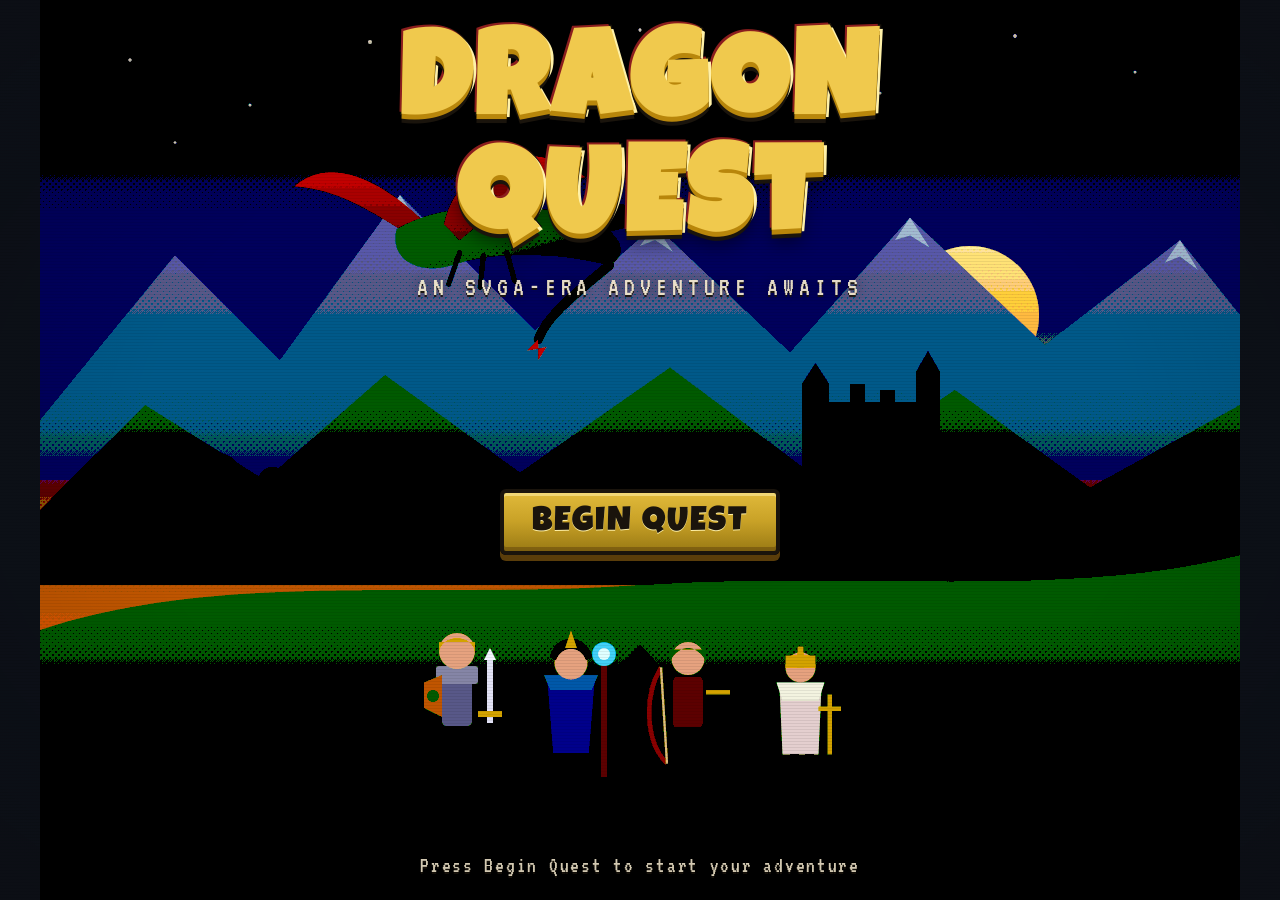
==== index.html @ 0e40996d "Add SVGA-style Dragon Quest landing page Create a full-viewport 1990s RPG title screen with medieval" ====
<!DOCTYPE html>
<html lang="en">
  <head>
    <meta charset="UTF-8" />
    <meta name="viewport" content="width=device-width, initial-scale=1.0" />
    <title>Dragon Quest</title>
    <link rel="preconnect" href="https://fonts.googleapis.com" />
    <link rel="preconnect" href="https://fonts.gstatic.com" crossorigin />
    <link
      href="https://fonts.googleapis.com/css2?family=Luckiest+Guy&family=VT323&display=swap"
      rel="stylesheet"
    />
    <link rel="stylesheet" href="styles.css" />
  </head>
  <body>
    <main class="title-screen" aria-label="Dragon Quest title screen">
      <div class="scene" aria-hidden="true">
        <svg
          class="scene-art"
          viewBox="0 0 800 600"
          xmlns="http://www.w3.org/2000/svg"
          role="img"
        >
          <defs>
            <linearGradient id="skyGrad" x1="0" y1="0" x2="0" y2="1">
              <stop offset="0%" stop-color="#1a2744" />
              <stop offset="42%" stop-color="#3d4f7a" />
              <stop offset="68%" stop-color="#c46b3a" />
              <stop offset="100%" stop-color="#f0c27a" />
            </linearGradient>
            <linearGradient id="sunGrad" x1="0" y1="0" x2="0" y2="1">
              <stop offset="0%" stop-color="#fff2b0" />
              <stop offset="100%" stop-color="#ff9a3c" />
            </linearGradient>
            <linearGradient id="farMount" x1="0" y1="0" x2="0" y2="1">
              <stop offset="0%" stop-color="#6b7fa8" />
              <stop offset="100%" stop-color="#4a5a7a" />
            </linearGradient>
            <linearGradient id="midMount" x1="0" y1="0" x2="0" y2="1">
              <stop offset="0%" stop-color="#4e6a4a" />
              <stop offset="55%" stop-color="#3a5238" />
              <stop offset="100%" stop-color="#2a3a28" />
            </linearGradient>
            <linearGradient id="nearHill" x1="0" y1="0" x2="0" y2="1">
              <stop offset="0%" stop-color="#3f6b32" />
              <stop offset="100%" stop-color="#243f1d" />
            </linearGradient>
            <linearGradient id="dragonBody" x1="0" y1="0" x2="1" y2="1">
              <stop offset="0%" stop-color="#2f7a4a" />
              <stop offset="100%" stop-color="#1a4d2e" />
            </linearGradient>
            <linearGradient id="wingGrad" x1="0" y1="0" x2="0" y2="1">
              <stop offset="0%" stop-color="#c4543a" />
              <stop offset="100%" stop-color="#7a2a1e" />
            </linearGradient>
            <filter id="pixelSoft" x="-2%" y="-2%" width="104%" height="104%">
              <feComponentTransfer>
                <feFuncR type="discrete" tableValues="0 0.12 0.25 0.38 0.5 0.62 0.75 0.88 1" />
                <feFuncG type="discrete" tableValues="0 0.12 0.25 0.38 0.5 0.62 0.75 0.88 1" />
                <feFuncB type="discrete" tableValues="0 0.12 0.25 0.38 0.5 0.62 0.75 0.88 1" />
              </feComponentTransfer>
            </filter>
            <pattern id="dither" width="4" height="4" patternUnits="userSpaceOnUse">
              <rect width="4" height="4" fill="transparent" />
              <rect width="1" height="1" fill="rgba(0,0,0,0.12)" />
              <rect x="2" y="2" width="1" height="1" fill="rgba(0,0,0,0.12)" />
            </pattern>
          </defs>

          <!-- Sky -->
          <rect width="800" height="600" fill="url(#skyGrad)" />
          <g class="stars" fill="#f7ecd0" opacity="0.85">
            <circle cx="60" cy="40" r="1.2" />
            <circle cx="140" cy="70" r="1" />
            <circle cx="220" cy="28" r="1.4" />
            <circle cx="310" cy="55" r="1" />
            <circle cx="480" cy="35" r="1.2" />
            <circle cx="560" cy="62" r="1" />
            <circle cx="650" cy="24" r="1.3" />
            <circle cx="730" cy="48" r="1" />
            <circle cx="90" cy="95" r="0.9" />
            <circle cx="400" cy="20" r="1.1" />
          </g>
          <circle class="sun" cx="620" cy="210" r="46" fill="url(#sunGrad)" />
          <circle cx="620" cy="210" r="62" fill="#ffb35a" opacity="0.18" />

          <!-- Distant mountains -->
          <g class="mountains-far" fill="url(#farMount)">
            <path d="M0 280 L90 170 L160 240 L240 130 L330 220 L410 150 L500 235 L580 145 L670 230 L760 160 L800 210 L800 320 L0 320 Z" />
          </g>
          <g fill="#dfe8f5" opacity="0.55">
            <path d="M230 145 L240 130 L252 148 L240 142 Z" />
            <path d="M400 164 L410 150 L422 168 L410 160 Z" />
            <path d="M570 160 L580 145 L593 165 L580 157 Z" />
            <path d="M750 175 L760 160 L772 180 L760 171 Z" />
          </g>

          <!-- Mid mountains / forest ridges -->
          <g class="mountains-mid" fill="url(#midMount)">
            <path d="M0 340 L70 270 L150 320 L230 250 L320 315 L420 245 L520 320 L610 260 L700 325 L800 270 L800 390 L0 390 Z" />
          </g>
          <g fill="#1e2f1c" opacity="0.45">
            <ellipse cx="120" cy="330" rx="18" ry="28" />
            <ellipse cx="155" cy="335" rx="14" ry="24" />
            <ellipse cx="280" cy="325" rx="20" ry="30" />
            <ellipse cx="450" cy="330" rx="16" ry="26" />
            <ellipse cx="640" cy="328" rx="22" ry="32" />
            <ellipse cx="760" cy="335" rx="15" ry="25" />
          </g>

          <!-- Castle silhouette -->
          <g class="castle" fill="#2a3348" transform="translate(520,248)">
            <rect x="0" y="20" width="70" height="55" />
            <rect x="-12" y="8" width="18" height="67" />
            <rect x="64" y="0" width="16" height="75" />
            <polygon points="-12,8  -3,-6  6,8" />
            <polygon points="64,0  72,-14  80,0" />
            <rect x="20" y="8" width="10" height="20" />
            <rect x="40" y="12" width="10" height="16" />
            <rect x="28" y="42" width="14" height="18" fill="#1a2233" />
          </g>

          <!-- Soaring dragon -->
          <g class="dragon" transform="translate(180,95) scale(1.05)">
            <g class="dragon-soar">
              <path
                class="wing wing-back"
                d="M70 48 C40 20, 10 10, -10 28 C20 30, 40 45, 62 58 Z"
                fill="url(#wingGrad)"
              />
              <path
                d="M55 55 C80 40, 130 35, 175 48 C195 55, 205 70, 190 78 C160 70, 120 68, 90 78 C70 84, 50 75, 55 55 Z"
                fill="url(#dragonBody)"
              />
              <path
                d="M175 48 C190 35, 210 38, 218 50 C210 52, 195 55, 185 58 Z"
                fill="#245c38"
              />
              <circle cx="205" cy="48" r="2.2" fill="#f6e27a" />
              <path
                d="M190 78 C170 95, 150 110, 145 125"
                fill="none"
                stroke="#1a4d2e"
                stroke-width="6"
                stroke-linecap="round"
              />
              <path
                d="M145 125 L138 132 L150 130 L145 138"
                fill="#c4543a"
              />
              <path
                class="wing wing-front"
                d="M85 52 C95 10, 140 -5, 175 22 C140 28, 115 45, 95 62 Z"
                fill="url(#wingGrad)"
              />
              <path
                d="M95 70 L88 90 M110 72 L108 92 M125 70 L130 88"
                stroke="#163d26"
                stroke-width="3"
                stroke-linecap="round"
              />
            </g>
          </g>

          <!-- Foreground hill -->
          <path
            class="hill"
            d="M0 420 C120 380, 260 400, 400 390 C540 380, 680 400, 800 370 L800 600 L0 600 Z"
            fill="url(#nearHill)"
          />
          <rect width="800" height="600" fill="url(#dither)" opacity="0.35" />

          <!-- Path -->
          <path
            d="M300 600 C340 520, 360 470, 400 430 C440 470, 460 520, 500 600"
            fill="#6b5230"
            opacity="0.55"
          />

          <!-- Heroes party -->
          <g class="heroes" transform="translate(0,0)">
            <!-- Knight -->
            <g class="hero hero-knight" transform="translate(250,400)">
              <ellipse cx="28" cy="115" rx="22" ry="7" fill="#1a2a14" opacity="0.45" />
              <rect x="18" y="48" width="20" height="36" rx="3" fill="#6d7888" />
              <rect x="14" y="44" width="28" height="12" rx="2" fill="#8a95a5" />
              <circle cx="28" cy="34" r="12" fill="#e0b089" />
              <path d="M16 28 H40 V36 C40 22, 16 22, 16 36 Z" fill="#c9a227" />
              <rect x="20" y="84" width="8" height="24" fill="#3a4656" />
              <rect x="30" y="84" width="8" height="24" fill="#3a4656" />
              <rect x="16" y="106" width="14" height="6" fill="#2a2118" />
              <rect x="30" y="106" width="14" height="6" fill="#2a2118" />
              <g class="sword" transform="translate(48,40)">
                <rect x="0" y="0" width="4" height="42" fill="#d8dde6" />
                <rect x="-6" y="34" width="16" height="4" fill="#c9a227" />
                <polygon points="2,-8  -2,0  6,0" fill="#eef2f7" />
              </g>
              <path d="M6 55 L18 50 L18 78 L6 72 Z" fill="#b87333" />
              <circle cx="12" cy="64" r="4" fill="#2f7a4a" />
            </g>

            <!-- Mage -->
            <g class="hero hero-mage" transform="translate(330,412)">
              <ellipse cx="24" cy="108" rx="20" ry="6" fill="#1a2a14" opacity="0.45" />
              <path d="M8 40 L40 40 L36 90 L12 90 Z" fill="#2f4f8a" />
              <path d="M6 38 L42 38 L38 48 L10 48 Z" fill="#3d63a8" />
              <circle cx="24" cy="30" r="11" fill="#e0b089" />
              <path d="M10 26 C14 10, 34 10, 38 26 L34 28 C30 18, 18 18, 14 28 Z" fill="#1e2a44" />
              <polygon points="24,8 20,20 28,20" fill="#c9a227" />
              <rect x="16" y="90" width="7" height="18" fill="#2a2118" />
              <rect x="27" y="90" width="7" height="18" fill="#2a2118" />
              <g class="staff" transform="translate(44,18)">
                <rect x="0" y="10" width="4" height="78" fill="#6b4226" />
                <circle cx="2" cy="6" r="8" fill="#5ec8e6" />
                <circle cx="2" cy="6" r="4" fill="#dff7ff" />
              </g>
            </g>

            <!-- Archer -->
            <g class="hero hero-archer" transform="translate(410,405)">
              <ellipse cx="22" cy="112" rx="18" ry="6" fill="#1a2a14" opacity="0.45" />
              <rect x="12" y="46" width="20" height="34" rx="3" fill="#6b4a2a" />
              <circle cx="22" cy="34" r="11" fill="#e0b089" />
              <path d="M10 28 H34 V36 C28 24, 16 24, 10 36 Z" fill="#3f6b32" />
              <rect x="14" y="80" width="7" height="24" fill="#3a2a18" />
              <rect x="24" y="80" width="7" height="24" fill="#3a2a18" />
              <rect x="11" y="102" width="12" height="5" fill="#2a2118" />
              <rect x="23" y="102" width="12" height="5" fill="#2a2118" />
              <path
                d="M4 40 C-8 60, -6 90, 8 104"
                fill="none"
                stroke="#8b5a2b"
                stroke-width="3"
              />
              <line x1="4" y1="40" x2="8" y2="104" stroke="#d8c39a" stroke-width="1.5" />
              <rect x="34" y="55" width="16" height="3" fill="#c9a227" />
            </g>

            <!-- Cleric -->
            <g class="hero hero-cleric" transform="translate(485,415)">
              <ellipse cx="22" cy="105" rx="18" ry="6" fill="#1a2a14" opacity="0.45" />
              <path d="M8 42 L36 42 L34 88 L10 88 Z" fill="#d9d2c5" />
              <path d="M6 40 L38 40 L34 52 L10 52 Z" fill="#f0ebe1" />
              <circle cx="22" cy="30" r="10" fill="#e0b089" />
              <path d="M12 22 H32 V30 H12 Z" fill="#c9a227" />
              <rect x="20" y="16" width="4" height="14" fill="#c9a227" />
              <rect x="15" y="88" width="6" height="16" fill="#2a2118" />
              <rect x="25" y="88" width="6" height="16" fill="#2a2118" />
              <g transform="translate(40,48)">
                <rect x="0" y="0" width="3" height="40" fill="#c9a227" />
                <rect x="-6" y="8" width="15" height="3" fill="#c9a227" />
              </g>
            </g>
          </g>
        </svg>
      </div>

      <div class="scanlines" aria-hidden="true"></div>

      <header class="brand">
        <h1 class="logo" aria-label="Dragon Quest">
          <span class="logo-line">Dragon</span>
          <span class="logo-line">Quest</span>
        </h1>
        <p class="tagline">An SVGA-era adventure awaits</p>
      </header>

      <div class="cta-wrap">
        <button type="button" class="begin-btn" id="beginQuest">
          <span class="begin-btn__label">Begin Quest</span>
        </button>
      </div>

      <p class="hint" id="statusHint">Press Begin Quest to start your adventure</p>
    </main>

    <script src="main.js"></script>
  </body>
</html>
---- styles.css ----
:root {
  --sky-deep: #1a2744;
  --gold: #f0c94d;
  --gold-dark: #b8860b;
  --gold-edge: #fff1a8;
  --ink: #1a140c;
  --stone: #3a2f22;
  --panel: #2b2116;
  --cream: #f7ecd0;
  --btn-face: #c9a227;
  --btn-face-hover: #e0b93a;
  --btn-shadow: #5a3d0a;
  --crt-vignette: rgba(10, 8, 4, 0.35);
}

*,
*::before,
*::after {
  box-sizing: border-box;
}

html,
body {
  margin: 0;
  min-height: 100%;
  height: 100%;
}

body {
  font-family: "VT323", monospace;
  color: var(--cream);
  background: #0c1018;
  overflow: hidden;
}

.title-screen {
  position: relative;
  width: 100%;
  height: 100vh;
  height: 100dvh;
  overflow: hidden;
  isolation: isolate;
}

.scene {
  position: absolute;
  inset: 0;
  z-index: 0;
}

.scene-art {
  width: 100%;
  height: 100%;
  display: block;
  object-fit: cover;
  filter: url(#pixelSoft) contrast(1.05) saturate(1.1);
  image-rendering: auto;
}

.scanlines {
  pointer-events: none;
  position: absolute;
  inset: 0;
  z-index: 2;
  background:
    linear-gradient(rgba(0, 0, 0, 0.15) 50%, transparent 50%),
    radial-gradient(ellipse at center, transparent 55%, var(--crt-vignette) 100%);
  background-size: 100% 3px, 100% 100%;
  opacity: 0.45;
  mix-blend-mode: multiply;
}

.brand {
  position: absolute;
  top: clamp(1.25rem, 4vh, 2.75rem);
  left: 0;
  right: 0;
  z-index: 3;
  text-align: center;
  pointer-events: none;
}

.logo {
  margin: 0;
  display: flex;
  flex-direction: column;
  align-items: center;
  gap: 0.05em;
  font-family: "Luckiest Guy", "Comic Sans MS", cursive;
  font-size: clamp(3.4rem, 12vw, 7.5rem);
  line-height: 0.92;
  letter-spacing: 0.04em;
  color: var(--gold);
  text-transform: uppercase;
  -webkit-text-stroke: 3px var(--ink);
  paint-order: stroke fill;
  text-shadow:
    0 5px 0 var(--gold-dark),
    0 9px 0 var(--ink),
    3px 3px 0 var(--gold-edge),
    -2px -2px 0 #8b1e1e,
    0 14px 18px rgba(0, 0, 0, 0.45);
  animation: logo-bob 3.2s ease-in-out infinite;
}

.logo-line {
  display: block;
}

.tagline {
  margin: 0.65rem 0 0;
  font-size: clamp(1.15rem, 3.2vw, 1.7rem);
  letter-spacing: 0.18em;
  text-transform: uppercase;
  color: var(--cream);
  text-shadow: 0 2px 0 var(--ink), 0 0 12px rgba(0, 0, 0, 0.5);
  opacity: 0.92;
}

.cta-wrap {
  position: absolute;
  inset: 0;
  z-index: 4;
  display: grid;
  place-items: center;
  pointer-events: none;
}

.begin-btn {
  pointer-events: auto;
  appearance: none;
  border: 4px solid var(--ink);
  border-radius: 6px;
  min-width: min(72vw, 280px);
  padding: 0.85rem 1.6rem 0.7rem;
  background:
    linear-gradient(180deg, var(--btn-face-hover) 0%, var(--btn-face) 48%, #9a7a14 100%);
  box-shadow:
    inset 0 3px 0 rgba(255, 241, 168, 0.55),
    inset 0 -4px 0 rgba(90, 61, 10, 0.45),
    0 6px 0 var(--btn-shadow),
    0 12px 20px rgba(0, 0, 0, 0.35);
  color: var(--ink);
  font-family: "Luckiest Guy", "Comic Sans MS", cursive;
  font-size: clamp(1.55rem, 4.5vw, 2.15rem);
  letter-spacing: 0.06em;
  text-transform: uppercase;
  cursor: pointer;
  transform: translateY(8vh);
  transition: transform 120ms ease, filter 120ms ease, box-shadow 120ms ease;
  animation: btn-pulse 2.4s ease-in-out infinite;
}

.begin-btn__label {
  display: inline-block;
  text-shadow: 0 1px 0 var(--gold-edge);
}

.begin-btn:hover,
.begin-btn:focus-visible {
  filter: brightness(1.08);
  transform: translateY(calc(8vh - 2px));
  box-shadow:
    inset 0 3px 0 rgba(255, 241, 168, 0.65),
    inset 0 -4px 0 rgba(90, 61, 10, 0.4),
    0 8px 0 var(--btn-shadow),
    0 14px 24px rgba(0, 0, 0, 0.4);
  outline: none;
}

.begin-btn:active {
  transform: translateY(calc(8vh + 4px));
  box-shadow:
    inset 0 3px 0 rgba(90, 61, 10, 0.35),
    0 2px 0 var(--btn-shadow),
    0 6px 12px rgba(0, 0, 0, 0.3);
  animation: none;
}

.begin-btn.is-starting {
  animation: btn-flash 0.55s steps(2, end) 3;
}

.hint {
  position: absolute;
  left: 0;
  right: 0;
  bottom: clamp(0.75rem, 3vh, 1.5rem);
  z-index: 4;
  margin: 0;
  text-align: center;
  font-size: clamp(1rem, 2.8vw, 1.35rem);
  letter-spacing: 0.08em;
  color: var(--cream);
  text-shadow: 0 2px 0 var(--ink);
  opacity: 0.85;
}

/* Motion */
.dragon-soar {
  transform-origin: 120px 60px;
  animation: dragon-fly 7s ease-in-out infinite;
}

.wing-front,
.wing-back {
  transform-box: fill-box;
  transform-origin: right center;
  animation: wing-flap 1.1s ease-in-out infinite;
}

.wing-back {
  transform-origin: left center;
  animation-duration: 1.15s;
  animation-delay: -0.08s;
}

.hero-knight {
  animation: hero-idle 2.6s ease-in-out infinite;
}

.hero-mage {
  animation: hero-idle 2.8s ease-in-out infinite 0.2s;
}

.hero-archer {
  animation: hero-idle 2.5s ease-in-out infinite 0.35s;
}

.hero-cleric {
  animation: hero-idle 2.9s ease-in-out infinite 0.5s;
}

.staff circle:first-of-type {
  animation: staff-glow 1.8s ease-in-out infinite;
}

.stars circle:nth-child(odd) {
  animation: twinkle 2.8s ease-in-out infinite;
}

.stars circle:nth-child(even) {
  animation: twinkle 3.4s ease-in-out infinite 0.7s;
}

@keyframes dragon-fly {
  0%,
  100% {
    transform: translate(0, 0) rotate(-2deg);
  }
  50% {
    transform: translate(36px, -18px) rotate(3deg);
  }
}

@keyframes wing-flap {
  0%,
  100% {
    transform: scaleY(1) rotate(0deg);
  }
  50% {
    transform: scaleY(0.72) rotate(-8deg);
  }
}

@keyframes hero-idle {
  0%,
  100% {
    transform: translateY(0);
  }
  50% {
    transform: translateY(-4px);
  }
}

@keyframes staff-glow {
  0%,
  100% {
    fill: #5ec8e6;
  }
  50% {
    fill: #b8f3ff;
  }
}

@keyframes twinkle {
  0%,
  100% {
    opacity: 0.35;
  }
  50% {
    opacity: 1;
  }
}

@keyframes logo-bob {
  0%,
  100% {
    transform: translateY(0);
  }
  50% {
    transform: translateY(-6px);
  }
}

@keyframes btn-pulse {
  0%,
  100% {
    filter: brightness(1);
  }
  50% {
    filter: brightness(1.1);
  }
}

@keyframes btn-flash {
  from {
    filter: brightness(1);
  }
  to {
    filter: brightness(1.45);
  }
}

@media (max-width: 640px) {
  .logo {
    -webkit-text-stroke: 2px var(--ink);
    text-shadow:
      0 4px 0 var(--gold-dark),
      0 7px 0 var(--ink),
      2px 2px 0 var(--gold-edge),
      0 10px 14px rgba(0, 0, 0, 0.45);
  }

  .begin-btn {
    transform: translateY(12vh);
    border-width: 3px;
  }

  .begin-btn:hover,
  .begin-btn:focus-visible {
    transform: translateY(calc(12vh - 2px));
  }

  .begin-btn:active {
    transform: translateY(calc(12vh + 3px));
  }

  .tagline {
    letter-spacing: 0.12em;
    padding: 0 1rem;
  }
}

@media (prefers-reduced-motion: reduce) {
  .logo,
  .begin-btn,
  .dragon-soar,
  .wing-front,
  .wing-back,
  .hero-knight,
  .hero-mage,
  .hero-archer,
  .hero-cleric,
  .staff circle:first-of-type,
  .stars circle {
    animation: none !important;
  }
}
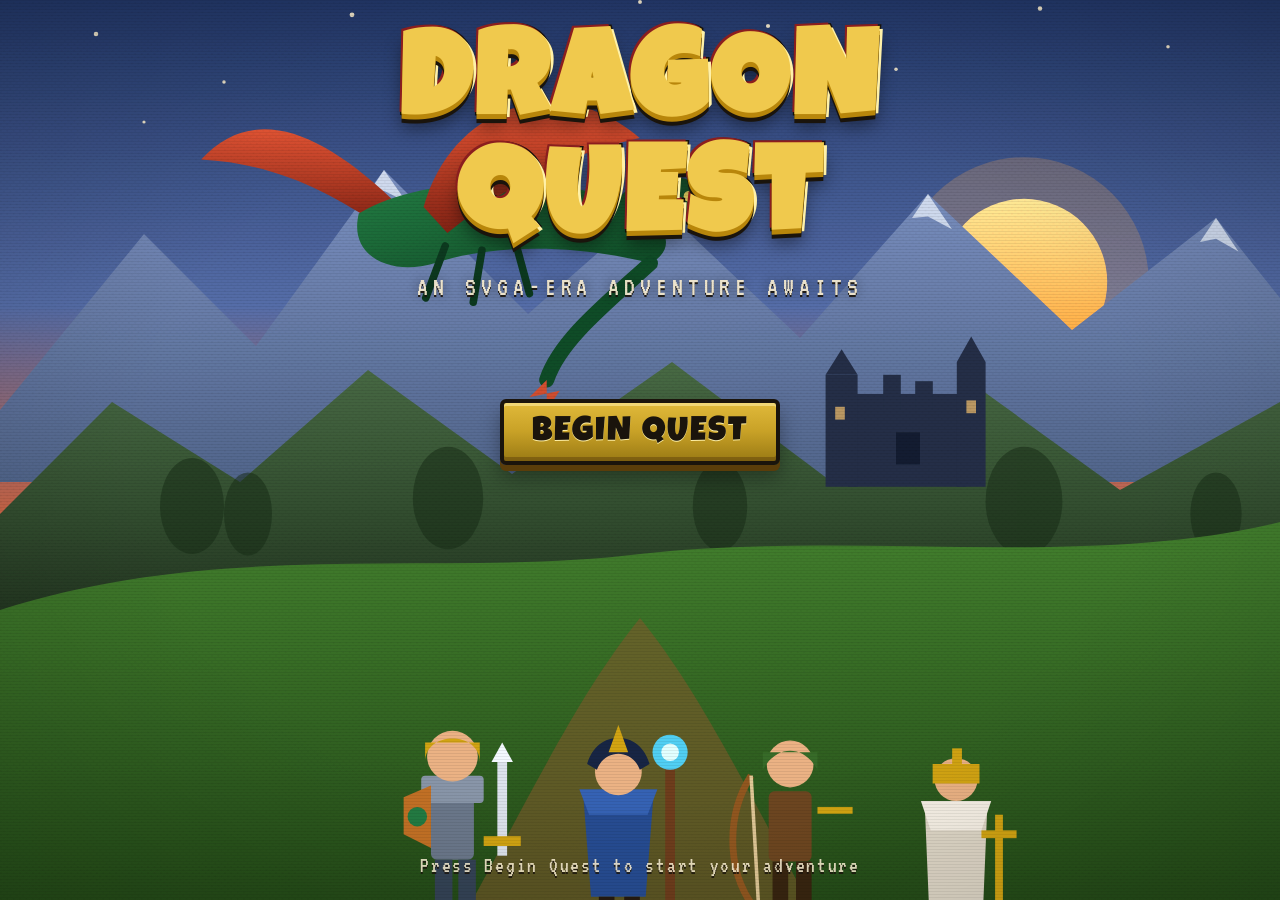
==== commit b40fc153: "Improve title scene readability and hero party prominence Enlarge the dragon and adventuring party, " ====
--- a/index.html
+++ b/index.html
@@ -18,23 +18,25 @@
         <svg
           class="scene-art"
           viewBox="0 0 800 600"
+          preserveAspectRatio="xMidYMid slice"
           xmlns="http://www.w3.org/2000/svg"
           role="img"
         >
           <defs>
             <linearGradient id="skyGrad" x1="0" y1="0" x2="0" y2="1">
-              <stop offset="0%" stop-color="#1a2744" />
-              <stop offset="42%" stop-color="#3d4f7a" />
-              <stop offset="68%" stop-color="#c46b3a" />
-              <stop offset="100%" stop-color="#f0c27a" />
+              <stop offset="0%" stop-color="#24365f" />
+              <stop offset="35%" stop-color="#5a6ea0" />
+              <stop offset="62%" stop-color="#d8673a" />
+              <stop offset="82%" stop-color="#e89a4a" />
+              <stop offset="100%" stop-color="#f6d48a" />
             </linearGradient>
             <linearGradient id="sunGrad" x1="0" y1="0" x2="0" y2="1">
               <stop offset="0%" stop-color="#fff2b0" />
               <stop offset="100%" stop-color="#ff9a3c" />
             </linearGradient>
             <linearGradient id="farMount" x1="0" y1="0" x2="0" y2="1">
-              <stop offset="0%" stop-color="#6b7fa8" />
-              <stop offset="100%" stop-color="#4a5a7a" />
+              <stop offset="0%" stop-color="#7d8fb8" />
+              <stop offset="100%" stop-color="#556686" />
             </linearGradient>
             <linearGradient id="midMount" x1="0" y1="0" x2="0" y2="1">
               <stop offset="0%" stop-color="#4e6a4a" />
@@ -42,90 +44,85 @@
               <stop offset="100%" stop-color="#2a3a28" />
             </linearGradient>
             <linearGradient id="nearHill" x1="0" y1="0" x2="0" y2="1">
-              <stop offset="0%" stop-color="#3f6b32" />
-              <stop offset="100%" stop-color="#243f1d" />
+              <stop offset="0%" stop-color="#4a7d38" />
+              <stop offset="100%" stop-color="#2a4a20" />
             </linearGradient>
             <linearGradient id="dragonBody" x1="0" y1="0" x2="1" y2="1">
               <stop offset="0%" stop-color="#2f7a4a" />
               <stop offset="100%" stop-color="#1a4d2e" />
             </linearGradient>
             <linearGradient id="wingGrad" x1="0" y1="0" x2="0" y2="1">
-              <stop offset="0%" stop-color="#c4543a" />
+              <stop offset="0%" stop-color="#d45a3e" />
               <stop offset="100%" stop-color="#7a2a1e" />
             </linearGradient>
-            <filter id="pixelSoft" x="-2%" y="-2%" width="104%" height="104%">
-              <feComponentTransfer>
-                <feFuncR type="discrete" tableValues="0 0.12 0.25 0.38 0.5 0.62 0.75 0.88 1" />
-                <feFuncG type="discrete" tableValues="0 0.12 0.25 0.38 0.5 0.62 0.75 0.88 1" />
-                <feFuncB type="discrete" tableValues="0 0.12 0.25 0.38 0.5 0.62 0.75 0.88 1" />
-              </feComponentTransfer>
-            </filter>
             <pattern id="dither" width="4" height="4" patternUnits="userSpaceOnUse">
               <rect width="4" height="4" fill="transparent" />
-              <rect width="1" height="1" fill="rgba(0,0,0,0.12)" />
-              <rect x="2" y="2" width="1" height="1" fill="rgba(0,0,0,0.12)" />
+              <rect width="1" height="1" fill="rgba(0,0,0,0.14)" />
+              <rect x="2" y="2" width="1" height="1" fill="rgba(0,0,0,0.14)" />
             </pattern>
           </defs>
 
           <!-- Sky -->
           <rect width="800" height="600" fill="url(#skyGrad)" />
-          <g class="stars" fill="#f7ecd0" opacity="0.85">
-            <circle cx="60" cy="40" r="1.2" />
-            <circle cx="140" cy="70" r="1" />
-            <circle cx="220" cy="28" r="1.4" />
-            <circle cx="310" cy="55" r="1" />
-            <circle cx="480" cy="35" r="1.2" />
-            <circle cx="560" cy="62" r="1" />
-            <circle cx="650" cy="24" r="1.3" />
-            <circle cx="730" cy="48" r="1" />
-            <circle cx="90" cy="95" r="0.9" />
-            <circle cx="400" cy="20" r="1.1" />
-          </g>
-          <circle class="sun" cx="620" cy="210" r="46" fill="url(#sunGrad)" />
-          <circle cx="620" cy="210" r="62" fill="#ffb35a" opacity="0.18" />
+          <g class="stars" fill="#f7ecd0" opacity="0.9">
+            <circle cx="60" cy="40" r="1.4" />
+            <circle cx="140" cy="70" r="1.1" />
+            <circle cx="220" cy="28" r="1.5" />
+            <circle cx="310" cy="55" r="1.1" />
+            <circle cx="480" cy="35" r="1.3" />
+            <circle cx="560" cy="62" r="1.1" />
+            <circle cx="650" cy="24" r="1.4" />
+            <circle cx="730" cy="48" r="1.1" />
+            <circle cx="90" cy="95" r="1" />
+            <circle cx="400" cy="20" r="1.2" />
+          </g>
+          <circle class="sun" cx="640" cy="195" r="52" fill="url(#sunGrad)" />
+          <circle cx="640" cy="195" r="78" fill="#ffb35a" opacity="0.22" />
 
           <!-- Distant mountains -->
           <g class="mountains-far" fill="url(#farMount)">
-            <path d="M0 280 L90 170 L160 240 L240 130 L330 220 L410 150 L500 235 L580 145 L670 230 L760 160 L800 210 L800 320 L0 320 Z" />
-          </g>
-          <g fill="#dfe8f5" opacity="0.55">
-            <path d="M230 145 L240 130 L252 148 L240 142 Z" />
-            <path d="M400 164 L410 150 L422 168 L410 160 Z" />
-            <path d="M570 160 L580 145 L593 165 L580 157 Z" />
-            <path d="M750 175 L760 160 L772 180 L760 171 Z" />
+            <path d="M0 275 L90 165 L160 235 L240 125 L330 215 L410 145 L500 230 L580 140 L670 225 L760 155 L800 205 L800 320 L0 320 Z" />
+          </g>
+          <g fill="#eef4fb" opacity="0.7">
+            <path d="M230 140 L240 125 L254 145 L240 138 Z" />
+            <path d="M400 160 L410 145 L424 165 L410 157 Z" />
+            <path d="M570 155 L580 140 L595 162 L580 154 Z" />
+            <path d="M750 170 L760 155 L774 176 L760 168 Z" />
           </g>
 
           <!-- Mid mountains / forest ridges -->
           <g class="mountains-mid" fill="url(#midMount)">
-            <path d="M0 340 L70 270 L150 320 L230 250 L320 315 L420 245 L520 320 L610 260 L700 325 L800 270 L800 390 L0 390 Z" />
-          </g>
-          <g fill="#1e2f1c" opacity="0.45">
-            <ellipse cx="120" cy="330" rx="18" ry="28" />
-            <ellipse cx="155" cy="335" rx="14" ry="24" />
-            <ellipse cx="280" cy="325" rx="20" ry="30" />
-            <ellipse cx="450" cy="330" rx="16" ry="26" />
-            <ellipse cx="640" cy="328" rx="22" ry="32" />
-            <ellipse cx="760" cy="335" rx="15" ry="25" />
+            <path d="M0 340 L70 270 L150 320 L230 250 L320 315 L420 245 L520 320 L610 260 L700 325 L800 270 L800 400 L0 400 Z" />
+          </g>
+          <g fill="#1e2f1c" opacity="0.5">
+            <ellipse cx="120" cy="335" rx="20" ry="30" />
+            <ellipse cx="155" cy="340" rx="15" ry="26" />
+            <ellipse cx="280" cy="330" rx="22" ry="32" />
+            <ellipse cx="450" cy="335" rx="17" ry="28" />
+            <ellipse cx="640" cy="332" rx="24" ry="34" />
+            <ellipse cx="760" cy="340" rx="16" ry="26" />
           </g>
 
           <!-- Castle silhouette -->
-          <g class="castle" fill="#2a3348" transform="translate(520,248)">
-            <rect x="0" y="20" width="70" height="55" />
-            <rect x="-12" y="8" width="18" height="67" />
-            <rect x="64" y="0" width="16" height="75" />
-            <polygon points="-12,8  -3,-6  6,8" />
-            <polygon points="64,0  72,-14  80,0" />
-            <rect x="20" y="8" width="10" height="20" />
-            <rect x="40" y="12" width="10" height="16" />
-            <rect x="28" y="42" width="14" height="18" fill="#1a2233" />
+          <g class="castle" fill="#2a3348" transform="translate(530,245)">
+            <rect x="0" y="20" width="74" height="58" />
+            <rect x="-14" y="8" width="20" height="70" />
+            <rect x="68" y="0" width="18" height="78" />
+            <polygon points="-14,8  -4,-8  6,8" />
+            <polygon points="68,0  77,-16  86,0" />
+            <rect x="22" y="8" width="11" height="22" />
+            <rect x="42" y="12" width="11" height="18" />
+            <rect x="30" y="44" width="15" height="20" fill="#1a2233" />
+            <rect x="-8" y="28" width="6" height="8" fill="#f0c27a" opacity="0.7" />
+            <rect x="74" y="24" width="6" height="8" fill="#f0c27a" opacity="0.7" />
           </g>
 
           <!-- Soaring dragon -->
-          <g class="dragon" transform="translate(180,95) scale(1.05)">
+          <g class="dragon" transform="translate(150,78) scale(1.35)">
             <g class="dragon-soar">
               <path
                 class="wing wing-back"
-                d="M70 48 C40 20, 10 10, -10 28 C20 30, 40 45, 62 58 Z"
+                d="M70 48 C35 15, 5 5, -18 30 C18 32, 42 46, 64 60 Z"
                 fill="url(#wingGrad)"
               />
               <path
@@ -133,30 +130,27 @@
                 fill="url(#dragonBody)"
               />
               <path
-                d="M175 48 C190 35, 210 38, 218 50 C210 52, 195 55, 185 58 Z"
+                d="M175 48 C190 32, 214 36, 224 52 C214 54, 196 56, 184 60 Z"
                 fill="#245c38"
               />
-              <circle cx="205" cy="48" r="2.2" fill="#f6e27a" />
-              <path
-                d="M190 78 C170 95, 150 110, 145 125"
+              <circle cx="208" cy="47" r="2.6" fill="#f6e27a" />
+              <path
+                d="M190 78 C168 98, 148 114, 142 132"
                 fill="none"
                 stroke="#1a4d2e"
-                stroke-width="6"
+                stroke-width="7"
                 stroke-linecap="round"
               />
-              <path
-                d="M145 125 L138 132 L150 130 L145 138"
-                fill="#c4543a"
-              />
+              <path d="M142 132 L134 140 L148 137 L142 146" fill="#c4543a" />
               <path
                 class="wing wing-front"
-                d="M85 52 C95 10, 140 -5, 175 22 C140 28, 115 45, 95 62 Z"
+                d="M85 52 C98 5, 148 -12, 185 20 C148 28, 118 46, 96 64 Z"
                 fill="url(#wingGrad)"
               />
               <path
-                d="M95 70 L88 90 M110 72 L108 92 M125 70 L130 88"
+                d="M95 70 L86 94 M112 72 L108 96 M128 70 L134 92"
                 stroke="#163d26"
-                stroke-width="3"
+                stroke-width="3.5"
                 stroke-linecap="round"
               />
             </g>
@@ -165,90 +159,90 @@
           <!-- Foreground hill -->
           <path
             class="hill"
-            d="M0 420 C120 380, 260 400, 400 390 C540 380, 680 400, 800 370 L800 600 L0 600 Z"
+            d="M0 400 C140 355, 280 380, 400 365 C530 350, 680 375, 800 345 L800 600 L0 600 Z"
             fill="url(#nearHill)"
           />
-          <rect width="800" height="600" fill="url(#dither)" opacity="0.35" />
+          <rect width="800" height="600" fill="url(#dither)" opacity="0.28" />
 
           <!-- Path -->
           <path
-            d="M300 600 C340 520, 360 470, 400 430 C440 470, 460 520, 500 600"
-            fill="#6b5230"
-            opacity="0.55"
+            d="M285 600 C335 510, 360 455, 400 405 C440 455, 465 510, 515 600"
+            fill="#7a5c34"
+            opacity="0.62"
           />
 
-          <!-- Heroes party -->
-          <g class="heroes" transform="translate(0,0)">
+          <!-- Heroes party (front and center-left) -->
+          <g class="heroes" transform="translate(40, 18) scale(1.22)">
             <!-- Knight -->
-            <g class="hero hero-knight" transform="translate(250,400)">
-              <ellipse cx="28" cy="115" rx="22" ry="7" fill="#1a2a14" opacity="0.45" />
-              <rect x="18" y="48" width="20" height="36" rx="3" fill="#6d7888" />
-              <rect x="14" y="44" width="28" height="12" rx="2" fill="#8a95a5" />
-              <circle cx="28" cy="34" r="12" fill="#e0b089" />
-              <path d="M16 28 H40 V36 C40 22, 16 22, 16 36 Z" fill="#c9a227" />
-              <rect x="20" y="84" width="8" height="24" fill="#3a4656" />
-              <rect x="30" y="84" width="8" height="24" fill="#3a4656" />
-              <rect x="16" y="106" width="14" height="6" fill="#2a2118" />
-              <rect x="30" y="106" width="14" height="6" fill="#2a2118" />
-              <g class="sword" transform="translate(48,40)">
-                <rect x="0" y="0" width="4" height="42" fill="#d8dde6" />
-                <rect x="-6" y="34" width="16" height="4" fill="#c9a227" />
-                <polygon points="2,-8  -2,0  6,0" fill="#eef2f7" />
+            <g class="hero hero-knight" transform="translate(170,355)">
+              <ellipse cx="28" cy="118" rx="24" ry="8" fill="#142010" opacity="0.5" />
+              <rect x="18" y="48" width="22" height="38" rx="3" fill="#6d7888" />
+              <rect x="13" y="43" width="32" height="14" rx="2" fill="#8a95a5" />
+              <circle cx="29" cy="33" r="13" fill="#e0b089" />
+              <path d="M15 26 H43 V36 C43 20, 15 20, 15 36 Z" fill="#c9a227" />
+              <rect x="20" y="86" width="9" height="26" fill="#3a4656" />
+              <rect x="32" y="86" width="9" height="26" fill="#3a4656" />
+              <rect x="15" y="110" width="16" height="7" fill="#2a2118" />
+              <rect x="31" y="110" width="16" height="7" fill="#2a2118" />
+              <g class="sword" transform="translate(52,36)">
+                <rect x="0" y="0" width="5" height="48" fill="#d8dde6" />
+                <rect x="-7" y="38" width="19" height="5" fill="#c9a227" />
+                <polygon points="2.5,-10  -3,0  8,0" fill="#eef2f7" />
               </g>
-              <path d="M6 55 L18 50 L18 78 L6 72 Z" fill="#b87333" />
-              <circle cx="12" cy="64" r="4" fill="#2f7a4a" />
+              <path d="M4 54 L18 48 L18 80 L4 73 Z" fill="#b87333" />
+              <circle cx="11" cy="64" r="5" fill="#2f7a4a" />
             </g>
 
             <!-- Mage -->
-            <g class="hero hero-mage" transform="translate(330,412)">
-              <ellipse cx="24" cy="108" rx="20" ry="6" fill="#1a2a14" opacity="0.45" />
-              <path d="M8 40 L40 40 L36 90 L12 90 Z" fill="#2f4f8a" />
-              <path d="M6 38 L42 38 L38 48 L10 48 Z" fill="#3d63a8" />
-              <circle cx="24" cy="30" r="11" fill="#e0b089" />
-              <path d="M10 26 C14 10, 34 10, 38 26 L34 28 C30 18, 18 18, 14 28 Z" fill="#1e2a44" />
-              <polygon points="24,8 20,20 28,20" fill="#c9a227" />
-              <rect x="16" y="90" width="7" height="18" fill="#2a2118" />
-              <rect x="27" y="90" width="7" height="18" fill="#2a2118" />
-              <g class="staff" transform="translate(44,18)">
-                <rect x="0" y="10" width="4" height="78" fill="#6b4226" />
-                <circle cx="2" cy="6" r="8" fill="#5ec8e6" />
-                <circle cx="2" cy="6" r="4" fill="#dff7ff" />
+            <g class="hero hero-mage" transform="translate(260,368)">
+              <ellipse cx="24" cy="110" rx="22" ry="7" fill="#142010" opacity="0.5" />
+              <path d="M6 40 L42 40 L38 92 L10 92 Z" fill="#2f4f8a" />
+              <path d="M4 37 L44 37 L39 50 L9 50 Z" fill="#3d63a8" />
+              <circle cx="24" cy="28" r="12" fill="#e0b089" />
+              <path d="M8 24 C13 6, 35 6, 40 24 L35 27 C31 16, 17 16, 13 27 Z" fill="#1e2a44" />
+              <polygon points="24,4 19,18 29,18" fill="#c9a227" />
+              <rect x="14" y="92" width="8" height="20" fill="#2a2118" />
+              <rect x="27" y="92" width="8" height="20" fill="#2a2118" />
+              <g class="staff" transform="translate(48,12)">
+                <rect x="0" y="12" width="5" height="86" fill="#6b4226" />
+                <circle cx="2.5" cy="6" r="9" fill="#5ec8e6" />
+                <circle cx="2.5" cy="6" r="4.5" fill="#dff7ff" />
               </g>
             </g>
 
             <!-- Archer -->
-            <g class="hero hero-archer" transform="translate(410,405)">
-              <ellipse cx="22" cy="112" rx="18" ry="6" fill="#1a2a14" opacity="0.45" />
-              <rect x="12" y="46" width="20" height="34" rx="3" fill="#6b4a2a" />
-              <circle cx="22" cy="34" r="11" fill="#e0b089" />
-              <path d="M10 28 H34 V36 C28 24, 16 24, 10 36 Z" fill="#3f6b32" />
-              <rect x="14" y="80" width="7" height="24" fill="#3a2a18" />
-              <rect x="24" y="80" width="7" height="24" fill="#3a2a18" />
-              <rect x="11" y="102" width="12" height="5" fill="#2a2118" />
-              <rect x="23" y="102" width="12" height="5" fill="#2a2118" />
-              <path
-                d="M4 40 C-8 60, -6 90, 8 104"
+            <g class="hero hero-archer" transform="translate(350,360)">
+              <ellipse cx="22" cy="114" rx="20" ry="7" fill="#142010" opacity="0.5" />
+              <rect x="11" y="46" width="22" height="36" rx="3" fill="#6b4a2a" />
+              <circle cx="22" cy="32" r="12" fill="#e0b089" />
+              <path d="M8 26 H36 V35 C29 22, 15 22, 8 35 Z" fill="#3f6b32" />
+              <rect x="13" y="82" width="8" height="26" fill="#3a2a18" />
+              <rect x="25" y="82" width="8" height="26" fill="#3a2a18" />
+              <rect x="10" y="106" width="13" height="6" fill="#2a2118" />
+              <rect x="24" y="106" width="13" height="6" fill="#2a2118" />
+              <path
+                d="M2 38 C-12 60, -10 92, 6 108"
                 fill="none"
                 stroke="#8b5a2b"
-                stroke-width="3"
-              />
-              <line x1="4" y1="40" x2="8" y2="104" stroke="#d8c39a" stroke-width="1.5" />
-              <rect x="34" y="55" width="16" height="3" fill="#c9a227" />
+                stroke-width="3.5"
+              />
+              <line x1="2" y1="38" x2="6" y2="108" stroke="#d8c39a" stroke-width="1.8" />
+              <rect x="36" y="54" width="18" height="3.5" fill="#c9a227" />
             </g>
 
             <!-- Cleric -->
-            <g class="hero hero-cleric" transform="translate(485,415)">
-              <ellipse cx="22" cy="105" rx="18" ry="6" fill="#1a2a14" opacity="0.45" />
-              <path d="M8 42 L36 42 L34 88 L10 88 Z" fill="#d9d2c5" />
-              <path d="M6 40 L38 40 L34 52 L10 52 Z" fill="#f0ebe1" />
-              <circle cx="22" cy="30" r="10" fill="#e0b089" />
-              <path d="M12 22 H32 V30 H12 Z" fill="#c9a227" />
-              <rect x="20" y="16" width="4" height="14" fill="#c9a227" />
-              <rect x="15" y="88" width="6" height="16" fill="#2a2118" />
-              <rect x="25" y="88" width="6" height="16" fill="#2a2118" />
-              <g transform="translate(40,48)">
-                <rect x="0" y="0" width="3" height="40" fill="#c9a227" />
-                <rect x="-6" y="8" width="15" height="3" fill="#c9a227" />
+            <g class="hero hero-cleric" transform="translate(435,372)">
+              <ellipse cx="22" cy="108" rx="20" ry="7" fill="#142010" opacity="0.5" />
+              <path d="M6 42 L38 42 L36 90 L8 90 Z" fill="#d9d2c5" />
+              <path d="M4 39 L40 39 L35 54 L9 54 Z" fill="#f0ebe1" />
+              <circle cx="22" cy="28" r="11" fill="#e0b089" />
+              <path d="M10 20 H34 V30 H10 Z" fill="#c9a227" />
+              <rect x="20" y="12" width="5" height="16" fill="#c9a227" />
+              <rect x="13" y="90" width="7" height="18" fill="#2a2118" />
+              <rect x="25" y="90" width="7" height="18" fill="#2a2118" />
+              <g transform="translate(42,46)">
+                <rect x="0" y="0" width="4" height="44" fill="#c9a227" />
+                <rect x="-7" y="8" width="18" height="4" fill="#c9a227" />
               </g>
             </g>
           </g>
--- a/styles.css
+++ b/styles.css
@@ -53,8 +53,7 @@
   height: 100%;
   display: block;
   object-fit: cover;
-  filter: url(#pixelSoft) contrast(1.05) saturate(1.1);
-  image-rendering: auto;
+  filter: contrast(1.06) saturate(1.12);
 }
 
 .scanlines {
@@ -146,7 +145,7 @@
   letter-spacing: 0.06em;
   text-transform: uppercase;
   cursor: pointer;
-  transform: translateY(8vh);
+  transform: translateY(-2vh);
   transition: transform 120ms ease, filter 120ms ease, box-shadow 120ms ease;
   animation: btn-pulse 2.4s ease-in-out infinite;
 }
@@ -159,7 +158,7 @@
 .begin-btn:hover,
 .begin-btn:focus-visible {
   filter: brightness(1.08);
-  transform: translateY(calc(8vh - 2px));
+  transform: translateY(calc(-2vh - 2px));
   box-shadow:
     inset 0 3px 0 rgba(255, 241, 168, 0.65),
     inset 0 -4px 0 rgba(90, 61, 10, 0.4),
@@ -169,7 +168,7 @@
 }
 
 .begin-btn:active {
-  transform: translateY(calc(8vh + 4px));
+  transform: translateY(calc(-2vh + 4px));
   box-shadow:
     inset 0 3px 0 rgba(90, 61, 10, 0.35),
     0 2px 0 var(--btn-shadow),
@@ -333,17 +332,17 @@
   }
 
   .begin-btn {
-    transform: translateY(12vh);
+    transform: translateY(2vh);
     border-width: 3px;
   }
 
   .begin-btn:hover,
   .begin-btn:focus-visible {
-    transform: translateY(calc(12vh - 2px));
+    transform: translateY(calc(2vh - 2px));
   }
 
   .begin-btn:active {
-    transform: translateY(calc(12vh + 3px));
+    transform: translateY(calc(2vh + 3px));
   }
 
   .tagline {
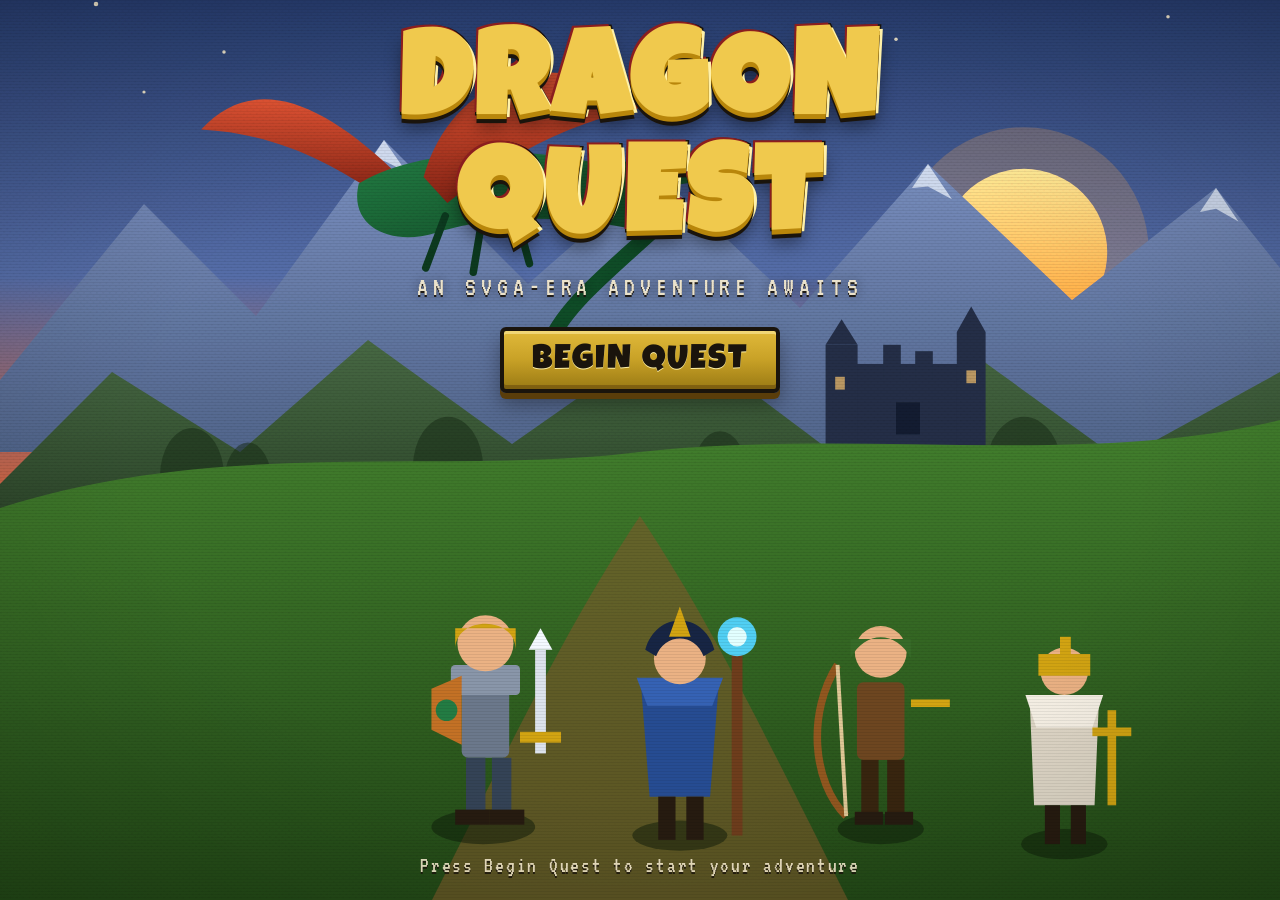
==== commit 8c5d33d2: "Keep hero party visible on wide SVGA title screens Anchor the full-bleed SVG to the bottom edge, rai" ====
--- a/index.html
+++ b/index.html
@@ -18,7 +18,7 @@
         <svg
           class="scene-art"
           viewBox="0 0 800 600"
-          preserveAspectRatio="xMidYMid slice"
+          preserveAspectRatio="xMidYMax slice"
           xmlns="http://www.w3.org/2000/svg"
           role="img"
         >
@@ -159,22 +159,22 @@
           <!-- Foreground hill -->
           <path
             class="hill"
-            d="M0 400 C140 355, 280 380, 400 365 C530 350, 680 375, 800 345 L800 600 L0 600 Z"
+            d="M0 355 C140 310, 280 335, 400 320 C530 305, 680 330, 800 300 L800 600 L0 600 Z"
             fill="url(#nearHill)"
           />
           <rect width="800" height="600" fill="url(#dither)" opacity="0.28" />
 
           <!-- Path -->
           <path
-            d="M285 600 C335 510, 360 455, 400 405 C440 455, 465 510, 515 600"
+            d="M270 600 C330 480, 360 420, 400 360 C440 420, 470 480, 530 600"
             fill="#7a5c34"
             opacity="0.62"
           />
 
-          <!-- Heroes party (front and center-left) -->
-          <g class="heroes" transform="translate(40, 18) scale(1.22)">
+          <!-- Heroes party — kept in lower-middle safe zone for wide/cropped viewports -->
+          <g class="heroes" transform="translate(55, -10) scale(1.35)">
             <!-- Knight -->
-            <g class="hero hero-knight" transform="translate(170,355)">
+            <g class="hero hero-knight" transform="translate(155,300)">
               <ellipse cx="28" cy="118" rx="24" ry="8" fill="#142010" opacity="0.5" />
               <rect x="18" y="48" width="22" height="38" rx="3" fill="#6d7888" />
               <rect x="13" y="43" width="32" height="14" rx="2" fill="#8a95a5" />
@@ -194,7 +194,7 @@
             </g>
 
             <!-- Mage -->
-            <g class="hero hero-mage" transform="translate(260,368)">
+            <g class="hero hero-mage" transform="translate(250,312)">
               <ellipse cx="24" cy="110" rx="22" ry="7" fill="#142010" opacity="0.5" />
               <path d="M6 40 L42 40 L38 92 L10 92 Z" fill="#2f4f8a" />
               <path d="M4 37 L44 37 L39 50 L9 50 Z" fill="#3d63a8" />
@@ -211,7 +211,7 @@
             </g>
 
             <!-- Archer -->
-            <g class="hero hero-archer" transform="translate(350,360)">
+            <g class="hero hero-archer" transform="translate(345,305)">
               <ellipse cx="22" cy="114" rx="20" ry="7" fill="#142010" opacity="0.5" />
               <rect x="11" y="46" width="22" height="36" rx="3" fill="#6b4a2a" />
               <circle cx="22" cy="32" r="12" fill="#e0b089" />
@@ -231,7 +231,7 @@
             </g>
 
             <!-- Cleric -->
-            <g class="hero hero-cleric" transform="translate(435,372)">
+            <g class="hero hero-cleric" transform="translate(430,318)">
               <ellipse cx="22" cy="108" rx="20" ry="7" fill="#142010" opacity="0.5" />
               <path d="M6 42 L38 42 L36 90 L8 90 Z" fill="#d9d2c5" />
               <path d="M4 39 L40 39 L35 54 L9 54 Z" fill="#f0ebe1" />
--- a/styles.css
+++ b/styles.css
@@ -145,7 +145,7 @@
   letter-spacing: 0.06em;
   text-transform: uppercase;
   cursor: pointer;
-  transform: translateY(-2vh);
+  transform: translateY(-10vh);
   transition: transform 120ms ease, filter 120ms ease, box-shadow 120ms ease;
   animation: btn-pulse 2.4s ease-in-out infinite;
 }
@@ -158,7 +158,7 @@
 .begin-btn:hover,
 .begin-btn:focus-visible {
   filter: brightness(1.08);
-  transform: translateY(calc(-2vh - 2px));
+  transform: translateY(calc(-10vh - 2px));
   box-shadow:
     inset 0 3px 0 rgba(255, 241, 168, 0.65),
     inset 0 -4px 0 rgba(90, 61, 10, 0.4),
@@ -168,7 +168,7 @@
 }
 
 .begin-btn:active {
-  transform: translateY(calc(-2vh + 4px));
+  transform: translateY(calc(-10vh + 4px));
   box-shadow:
     inset 0 3px 0 rgba(90, 61, 10, 0.35),
     0 2px 0 var(--btn-shadow),
@@ -332,17 +332,17 @@
   }
 
   .begin-btn {
-    transform: translateY(2vh);
+    transform: translateY(-6vh);
     border-width: 3px;
   }
 
   .begin-btn:hover,
   .begin-btn:focus-visible {
-    transform: translateY(calc(2vh - 2px));
+    transform: translateY(calc(-6vh - 2px));
   }
 
   .begin-btn:active {
-    transform: translateY(calc(2vh + 3px));
+    transform: translateY(calc(-6vh + 3px));
   }
 
   .tagline {
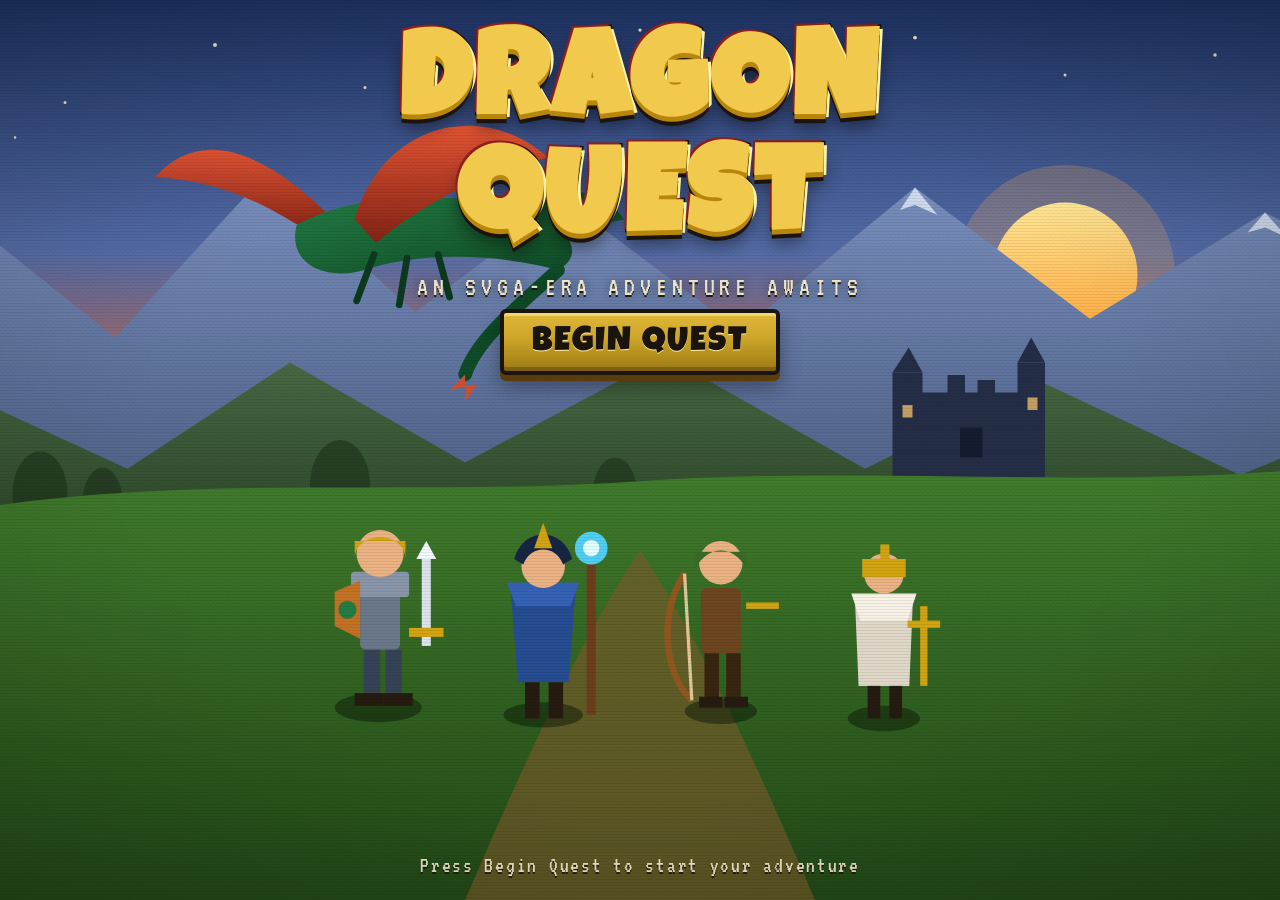
==== commit d7cc6c90: "Use 16:9 SVGA title scene so the hero party stays on screen Widen the landing artwork to a modern fu" ====
--- a/index.html
+++ b/index.html
@@ -17,18 +17,19 @@
       <div class="scene" aria-hidden="true">
         <svg
           class="scene-art"
-          viewBox="0 0 800 600"
-          preserveAspectRatio="xMidYMax slice"
+          viewBox="0 0 1280 720"
+          preserveAspectRatio="xMidYMid slice"
           xmlns="http://www.w3.org/2000/svg"
           role="img"
         >
           <defs>
             <linearGradient id="skyGrad" x1="0" y1="0" x2="0" y2="1">
               <stop offset="0%" stop-color="#24365f" />
-              <stop offset="35%" stop-color="#5a6ea0" />
-              <stop offset="62%" stop-color="#d8673a" />
-              <stop offset="82%" stop-color="#e89a4a" />
-              <stop offset="100%" stop-color="#f6d48a" />
+              <stop offset="28%" stop-color="#5a6ea0" />
+              <stop offset="48%" stop-color="#c46b4a" />
+              <stop offset="62%" stop-color="#e89a4a" />
+              <stop offset="78%" stop-color="#f6d48a" />
+              <stop offset="100%" stop-color="#f0c27a" />
             </linearGradient>
             <linearGradient id="sunGrad" x1="0" y1="0" x2="0" y2="1">
               <stop offset="0%" stop-color="#fff2b0" />
@@ -63,62 +64,68 @@
           </defs>
 
           <!-- Sky -->
-          <rect width="800" height="600" fill="url(#skyGrad)" />
+          <rect width="1280" height="720" fill="url(#skyGrad)" />
           <g class="stars" fill="#f7ecd0" opacity="0.9">
-            <circle cx="60" cy="40" r="1.4" />
-            <circle cx="140" cy="70" r="1.1" />
-            <circle cx="220" cy="28" r="1.5" />
-            <circle cx="310" cy="55" r="1.1" />
-            <circle cx="480" cy="35" r="1.3" />
-            <circle cx="560" cy="62" r="1.1" />
-            <circle cx="650" cy="24" r="1.4" />
-            <circle cx="730" cy="48" r="1.1" />
-            <circle cx="90" cy="95" r="1" />
-            <circle cx="400" cy="20" r="1.2" />
-          </g>
-          <circle class="sun" cx="640" cy="195" r="52" fill="url(#sunGrad)" />
-          <circle cx="640" cy="195" r="78" fill="#ffb35a" opacity="0.22" />
+            <circle cx="80" cy="48" r="1.5" />
+            <circle cx="180" cy="82" r="1.2" />
+            <circle cx="300" cy="36" r="1.6" />
+            <circle cx="420" cy="70" r="1.2" />
+            <circle cx="560" cy="42" r="1.4" />
+            <circle cx="720" cy="78" r="1.2" />
+            <circle cx="860" cy="30" r="1.5" />
+            <circle cx="980" cy="60" r="1.2" />
+            <circle cx="1100" cy="44" r="1.4" />
+            <circle cx="1200" cy="88" r="1.1" />
+            <circle cx="140" cy="110" r="1" />
+            <circle cx="640" cy="24" r="1.3" />
+          </g>
+          <circle class="sun" cx="980" cy="220" r="58" fill="url(#sunGrad)" />
+          <circle cx="980" cy="220" r="88" fill="#ffb35a" opacity="0.22" />
 
           <!-- Distant mountains -->
           <g class="mountains-far" fill="url(#farMount)">
-            <path d="M0 275 L90 165 L160 235 L240 125 L330 215 L410 145 L500 230 L580 140 L670 225 L760 155 L800 205 L800 320 L0 320 Z" />
+            <path
+              d="M0 320 L120 190 L220 270 L340 140 L460 250 L580 160 L720 265 L860 150 L1000 255 L1140 170 L1280 240 L1280 380 L0 380 Z"
+            />
           </g>
           <g fill="#eef4fb" opacity="0.7">
-            <path d="M230 140 L240 125 L254 145 L240 138 Z" />
-            <path d="M400 160 L410 145 L424 165 L410 157 Z" />
-            <path d="M570 155 L580 140 L595 162 L580 154 Z" />
-            <path d="M750 170 L760 155 L774 176 L760 168 Z" />
+            <path d="M328 158 L340 140 L356 162 L340 154 Z" />
+            <path d="M568 176 L580 160 L596 180 L580 172 Z" />
+            <path d="M848 168 L860 150 L878 172 L860 164 Z" />
+            <path d="M1126 186 L1140 170 L1158 190 L1140 182 Z" />
           </g>
 
           <!-- Mid mountains / forest ridges -->
           <g class="mountains-mid" fill="url(#midMount)">
-            <path d="M0 340 L70 270 L150 320 L230 250 L320 315 L420 245 L520 320 L610 260 L700 325 L800 270 L800 400 L0 400 Z" />
+            <path
+              d="M0 400 L110 320 L230 375 L360 290 L500 370 L660 285 L820 375 L960 305 L1120 380 L1280 315 L1280 470 L0 470 Z"
+            />
           </g>
           <g fill="#1e2f1c" opacity="0.5">
-            <ellipse cx="120" cy="335" rx="20" ry="30" />
-            <ellipse cx="155" cy="340" rx="15" ry="26" />
-            <ellipse cx="280" cy="330" rx="22" ry="32" />
-            <ellipse cx="450" cy="335" rx="17" ry="28" />
-            <ellipse cx="640" cy="332" rx="24" ry="34" />
-            <ellipse cx="760" cy="340" rx="16" ry="26" />
+            <ellipse cx="160" cy="395" rx="22" ry="34" />
+            <ellipse cx="210" cy="402" rx="16" ry="28" />
+            <ellipse cx="400" cy="388" rx="24" ry="36" />
+            <ellipse cx="620" cy="396" rx="18" ry="30" />
+            <ellipse cx="900" cy="390" rx="26" ry="38" />
+            <ellipse cx="1180" cy="400" rx="18" ry="30" />
           </g>
 
           <!-- Castle silhouette -->
-          <g class="castle" fill="#2a3348" transform="translate(530,245)">
-            <rect x="0" y="20" width="74" height="58" />
-            <rect x="-14" y="8" width="20" height="70" />
-            <rect x="68" y="0" width="18" height="78" />
-            <polygon points="-14,8  -4,-8  6,8" />
-            <polygon points="68,0  77,-16  86,0" />
-            <rect x="22" y="8" width="11" height="22" />
-            <rect x="42" y="12" width="11" height="18" />
-            <rect x="30" y="44" width="15" height="20" fill="#1a2233" />
-            <rect x="-8" y="28" width="6" height="8" fill="#f0c27a" opacity="0.7" />
-            <rect x="74" y="24" width="6" height="8" fill="#f0c27a" opacity="0.7" />
+          <g class="castle" fill="#2a3348" transform="translate(860,290)">
+            <rect x="0" y="24" width="90" height="70" />
+            <rect x="-18" y="8" width="24" height="86" />
+            <rect x="82" y="0" width="22" height="94" />
+            <polygon points="-18,8  -5,-12  6,8" />
+            <polygon points="82,0  93,-20  104,0" />
+            <rect x="26" y="10" width="14" height="26" />
+            <rect x="50" y="14" width="14" height="22" />
+            <rect x="36" y="52" width="18" height="24" fill="#1a2233" />
+            <rect x="-10" y="34" width="8" height="10" fill="#f0c27a" opacity="0.75" />
+            <rect x="90" y="28" width="8" height="10" fill="#f0c27a" opacity="0.75" />
           </g>
 
           <!-- Soaring dragon -->
-          <g class="dragon" transform="translate(150,78) scale(1.35)">
+          <g class="dragon" transform="translate(280,95) scale(1.55)">
             <g class="dragon-soar">
               <path
                 class="wing wing-back"
@@ -159,22 +166,22 @@
           <!-- Foreground hill -->
           <path
             class="hill"
-            d="M0 355 C140 310, 280 335, 400 320 C530 305, 680 330, 800 300 L800 600 L0 600 Z"
+            d="M0 430 C220 370, 420 400, 640 385 C860 370, 1080 400, 1280 360 L1280 720 L0 720 Z"
             fill="url(#nearHill)"
           />
-          <rect width="800" height="600" fill="url(#dither)" opacity="0.28" />
+          <rect width="1280" height="720" fill="url(#dither)" opacity="0.28" />
 
           <!-- Path -->
           <path
-            d="M270 600 C330 480, 360 420, 400 360 C440 420, 470 480, 530 600"
+            d="M500 720 C560 580, 600 500, 640 440 C680 500, 720 580, 780 720"
             fill="#7a5c34"
             opacity="0.62"
           />
 
-          <!-- Heroes party — kept in lower-middle safe zone for wide/cropped viewports -->
-          <g class="heroes" transform="translate(55, -10) scale(1.35)">
+          <!-- Heroes party — centered in lower third -->
+          <g class="heroes" transform="translate(390, 395) scale(1.45)">
             <!-- Knight -->
-            <g class="hero hero-knight" transform="translate(155,300)">
+            <g class="hero hero-knight" transform="translate(0,0)">
               <ellipse cx="28" cy="118" rx="24" ry="8" fill="#142010" opacity="0.5" />
               <rect x="18" y="48" width="22" height="38" rx="3" fill="#6d7888" />
               <rect x="13" y="43" width="32" height="14" rx="2" fill="#8a95a5" />
@@ -194,7 +201,7 @@
             </g>
 
             <!-- Mage -->
-            <g class="hero hero-mage" transform="translate(250,312)">
+            <g class="hero hero-mage" transform="translate(95,12)">
               <ellipse cx="24" cy="110" rx="22" ry="7" fill="#142010" opacity="0.5" />
               <path d="M6 40 L42 40 L38 92 L10 92 Z" fill="#2f4f8a" />
               <path d="M4 37 L44 37 L39 50 L9 50 Z" fill="#3d63a8" />
@@ -211,7 +218,7 @@
             </g>
 
             <!-- Archer -->
-            <g class="hero hero-archer" transform="translate(345,305)">
+            <g class="hero hero-archer" transform="translate(195,6)">
               <ellipse cx="22" cy="114" rx="20" ry="7" fill="#142010" opacity="0.5" />
               <rect x="11" y="46" width="22" height="36" rx="3" fill="#6b4a2a" />
               <circle cx="22" cy="32" r="12" fill="#e0b089" />
@@ -231,7 +238,7 @@
             </g>
 
             <!-- Cleric -->
-            <g class="hero hero-cleric" transform="translate(430,318)">
+            <g class="hero hero-cleric" transform="translate(285,16)">
               <ellipse cx="22" cy="108" rx="20" ry="7" fill="#142010" opacity="0.5" />
               <path d="M6 42 L38 42 L36 90 L8 90 Z" fill="#d9d2c5" />
               <path d="M4 39 L40 39 L35 54 L9 54 Z" fill="#f0ebe1" />
--- a/styles.css
+++ b/styles.css
@@ -145,7 +145,7 @@
   letter-spacing: 0.06em;
   text-transform: uppercase;
   cursor: pointer;
-  transform: translateY(-10vh);
+  transform: translateY(-12vh);
   transition: transform 120ms ease, filter 120ms ease, box-shadow 120ms ease;
   animation: btn-pulse 2.4s ease-in-out infinite;
 }
@@ -158,7 +158,7 @@
 .begin-btn:hover,
 .begin-btn:focus-visible {
   filter: brightness(1.08);
-  transform: translateY(calc(-10vh - 2px));
+  transform: translateY(calc(-12vh - 2px));
   box-shadow:
     inset 0 3px 0 rgba(255, 241, 168, 0.65),
     inset 0 -4px 0 rgba(90, 61, 10, 0.4),
@@ -168,7 +168,7 @@
 }
 
 .begin-btn:active {
-  transform: translateY(calc(-10vh + 4px));
+  transform: translateY(calc(-12vh + 4px));
   box-shadow:
     inset 0 3px 0 rgba(90, 61, 10, 0.35),
     0 2px 0 var(--btn-shadow),
@@ -332,17 +332,17 @@
   }
 
   .begin-btn {
-    transform: translateY(-6vh);
+    transform: translateY(-4vh);
     border-width: 3px;
   }
 
   .begin-btn:hover,
   .begin-btn:focus-visible {
-    transform: translateY(calc(-6vh - 2px));
+    transform: translateY(calc(-4vh - 2px));
   }
 
   .begin-btn:active {
-    transform: translateY(calc(-6vh + 3px));
+    transform: translateY(calc(-4vh + 3px));
   }
 
   .tagline {
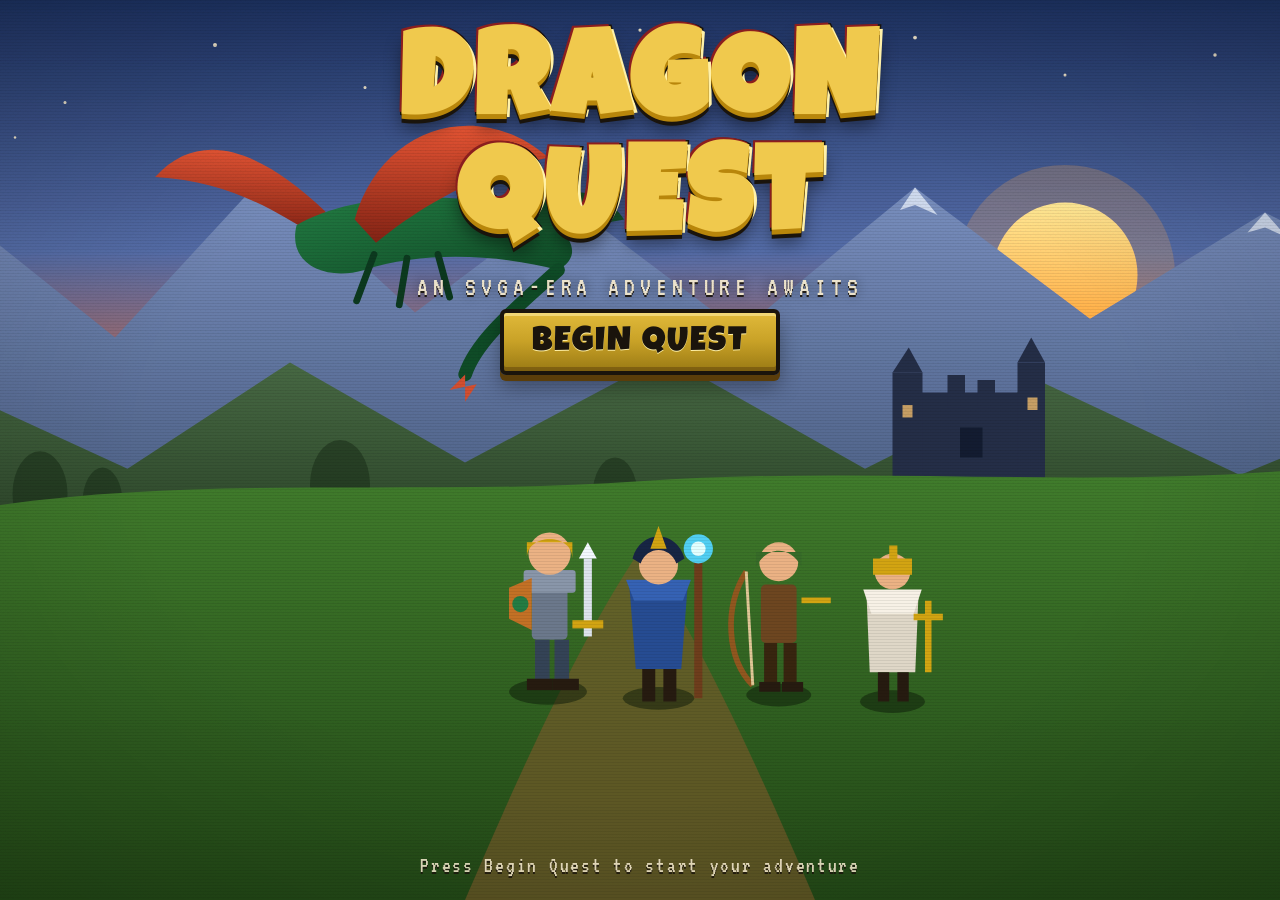
==== commit 16306627: "Tighten hero party spacing for mobile-safe framing Co-authored-by: jackson24601 <jackson24601@users." ====
--- a/index.html
+++ b/index.html
@@ -178,8 +178,8 @@
             opacity="0.62"
           />
 
-          <!-- Heroes party — centered in lower third -->
-          <g class="heroes" transform="translate(390, 395) scale(1.45)">
+          <!-- Heroes party — tight center cluster for tall/narrow viewports -->
+          <g class="heroes" transform="translate(530, 400) scale(1.3)">
             <!-- Knight -->
             <g class="hero hero-knight" transform="translate(0,0)">
               <ellipse cx="28" cy="118" rx="24" ry="8" fill="#142010" opacity="0.5" />
@@ -191,7 +191,7 @@
               <rect x="32" y="86" width="9" height="26" fill="#3a4656" />
               <rect x="15" y="110" width="16" height="7" fill="#2a2118" />
               <rect x="31" y="110" width="16" height="7" fill="#2a2118" />
-              <g class="sword" transform="translate(52,36)">
+              <g class="sword" transform="translate(50,36)">
                 <rect x="0" y="0" width="5" height="48" fill="#d8dde6" />
                 <rect x="-7" y="38" width="19" height="5" fill="#c9a227" />
                 <polygon points="2.5,-10  -3,0  8,0" fill="#eef2f7" />
@@ -201,7 +201,7 @@
             </g>
 
             <!-- Mage -->
-            <g class="hero hero-mage" transform="translate(95,12)">
+            <g class="hero hero-mage" transform="translate(72,12)">
               <ellipse cx="24" cy="110" rx="22" ry="7" fill="#142010" opacity="0.5" />
               <path d="M6 40 L42 40 L38 92 L10 92 Z" fill="#2f4f8a" />
               <path d="M4 37 L44 37 L39 50 L9 50 Z" fill="#3d63a8" />
@@ -210,7 +210,7 @@
               <polygon points="24,4 19,18 29,18" fill="#c9a227" />
               <rect x="14" y="92" width="8" height="20" fill="#2a2118" />
               <rect x="27" y="92" width="8" height="20" fill="#2a2118" />
-              <g class="staff" transform="translate(48,12)">
+              <g class="staff" transform="translate(46,12)">
                 <rect x="0" y="12" width="5" height="86" fill="#6b4226" />
                 <circle cx="2.5" cy="6" r="9" fill="#5ec8e6" />
                 <circle cx="2.5" cy="6" r="4.5" fill="#dff7ff" />
@@ -218,7 +218,7 @@
             </g>
 
             <!-- Archer -->
-            <g class="hero hero-archer" transform="translate(195,6)">
+            <g class="hero hero-archer" transform="translate(148,6)">
               <ellipse cx="22" cy="114" rx="20" ry="7" fill="#142010" opacity="0.5" />
               <rect x="11" y="46" width="22" height="36" rx="3" fill="#6b4a2a" />
               <circle cx="22" cy="32" r="12" fill="#e0b089" />
@@ -238,7 +238,7 @@
             </g>
 
             <!-- Cleric -->
-            <g class="hero hero-cleric" transform="translate(285,16)">
+            <g class="hero hero-cleric" transform="translate(218,16)">
               <ellipse cx="22" cy="108" rx="20" ry="7" fill="#142010" opacity="0.5" />
               <path d="M6 42 L38 42 L36 90 L8 90 Z" fill="#d9d2c5" />
               <path d="M4 39 L40 39 L35 54 L9 54 Z" fill="#f0ebe1" />
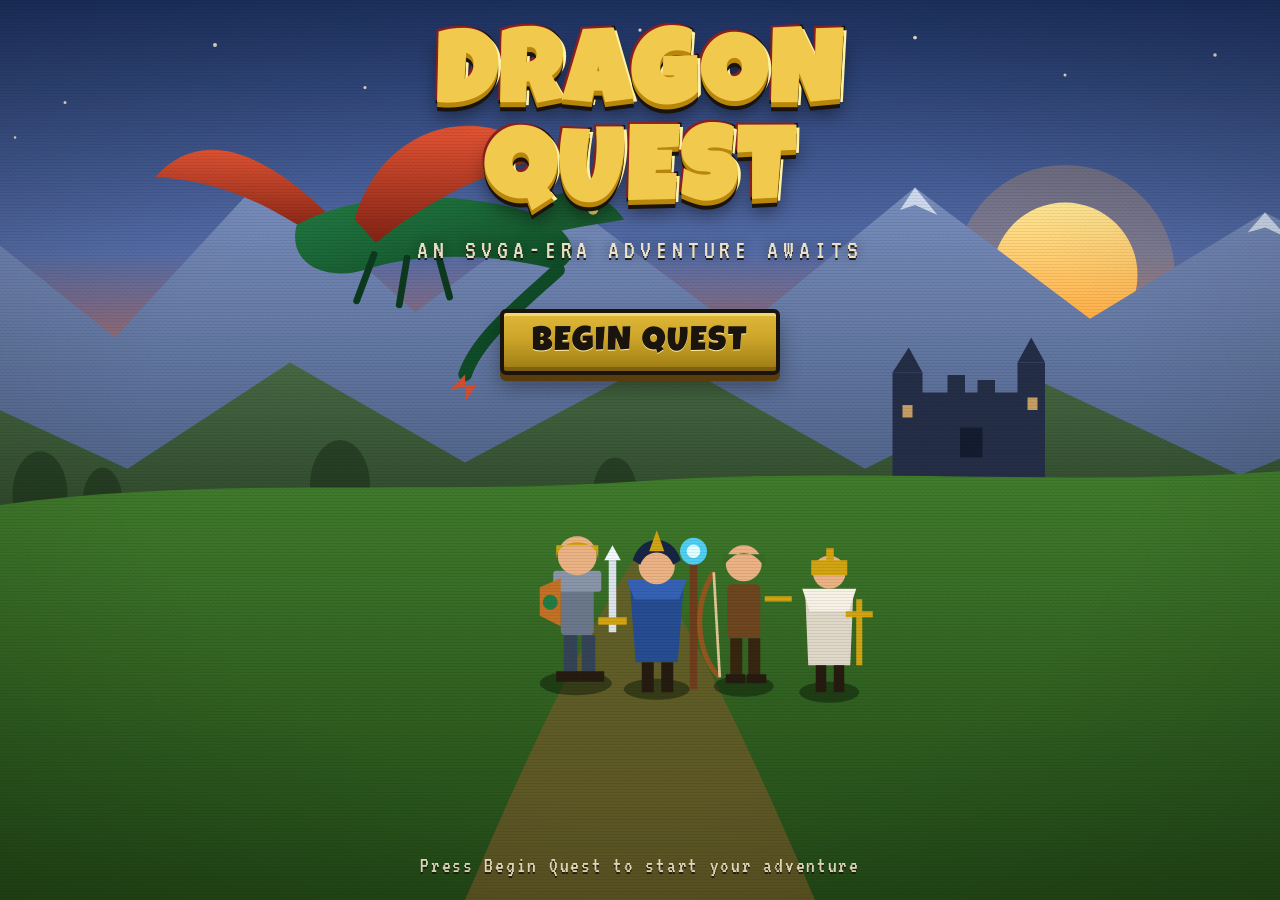
==== commit 07d43028: "Keep all four heroes visible in the mobile safe zone Co-authored-by: jackson24601 <jackson24601@user" ====
--- a/index.html
+++ b/index.html
@@ -179,7 +179,7 @@
           />
 
           <!-- Heroes party — tight center cluster for tall/narrow viewports -->
-          <g class="heroes" transform="translate(530, 400) scale(1.3)">
+          <g class="heroes" transform="translate(555, 405) scale(1.2)">
             <!-- Knight -->
             <g class="hero hero-knight" transform="translate(0,0)">
               <ellipse cx="28" cy="118" rx="24" ry="8" fill="#142010" opacity="0.5" />
@@ -201,7 +201,7 @@
             </g>
 
             <!-- Mage -->
-            <g class="hero hero-mage" transform="translate(72,12)">
+            <g class="hero hero-mage" transform="translate(58,12)">
               <ellipse cx="24" cy="110" rx="22" ry="7" fill="#142010" opacity="0.5" />
               <path d="M6 40 L42 40 L38 92 L10 92 Z" fill="#2f4f8a" />
               <path d="M4 37 L44 37 L39 50 L9 50 Z" fill="#3d63a8" />
@@ -218,7 +218,7 @@
             </g>
 
             <!-- Archer -->
-            <g class="hero hero-archer" transform="translate(148,6)">
+            <g class="hero hero-archer" transform="translate(118,6)">
               <ellipse cx="22" cy="114" rx="20" ry="7" fill="#142010" opacity="0.5" />
               <rect x="11" y="46" width="22" height="36" rx="3" fill="#6b4a2a" />
               <circle cx="22" cy="32" r="12" fill="#e0b089" />
@@ -238,7 +238,7 @@
             </g>
 
             <!-- Cleric -->
-            <g class="hero hero-cleric" transform="translate(218,16)">
+            <g class="hero hero-cleric" transform="translate(175,16)">
               <ellipse cx="22" cy="108" rx="20" ry="7" fill="#142010" opacity="0.5" />
               <path d="M6 42 L38 42 L36 90 L8 90 Z" fill="#d9d2c5" />
               <path d="M4 39 L40 39 L35 54 L9 54 Z" fill="#f0ebe1" />
@@ -247,7 +247,7 @@
               <rect x="20" y="12" width="5" height="16" fill="#c9a227" />
               <rect x="13" y="90" width="7" height="18" fill="#2a2118" />
               <rect x="25" y="90" width="7" height="18" fill="#2a2118" />
-              <g transform="translate(42,46)">
+              <g transform="translate(40,46)">
                 <rect x="0" y="0" width="4" height="44" fill="#c9a227" />
                 <rect x="-7" y="8" width="18" height="4" fill="#c9a227" />
               </g>
--- a/styles.css
+++ b/styles.css
@@ -86,8 +86,8 @@
   align-items: center;
   gap: 0.05em;
   font-family: "Luckiest Guy", "Comic Sans MS", cursive;
-  font-size: clamp(3.4rem, 12vw, 7.5rem);
-  line-height: 0.92;
+  font-size: clamp(3rem, 9.5vw, 6.4rem);
+  line-height: 0.9;
   letter-spacing: 0.04em;
   color: var(--gold);
   text-transform: uppercase;
